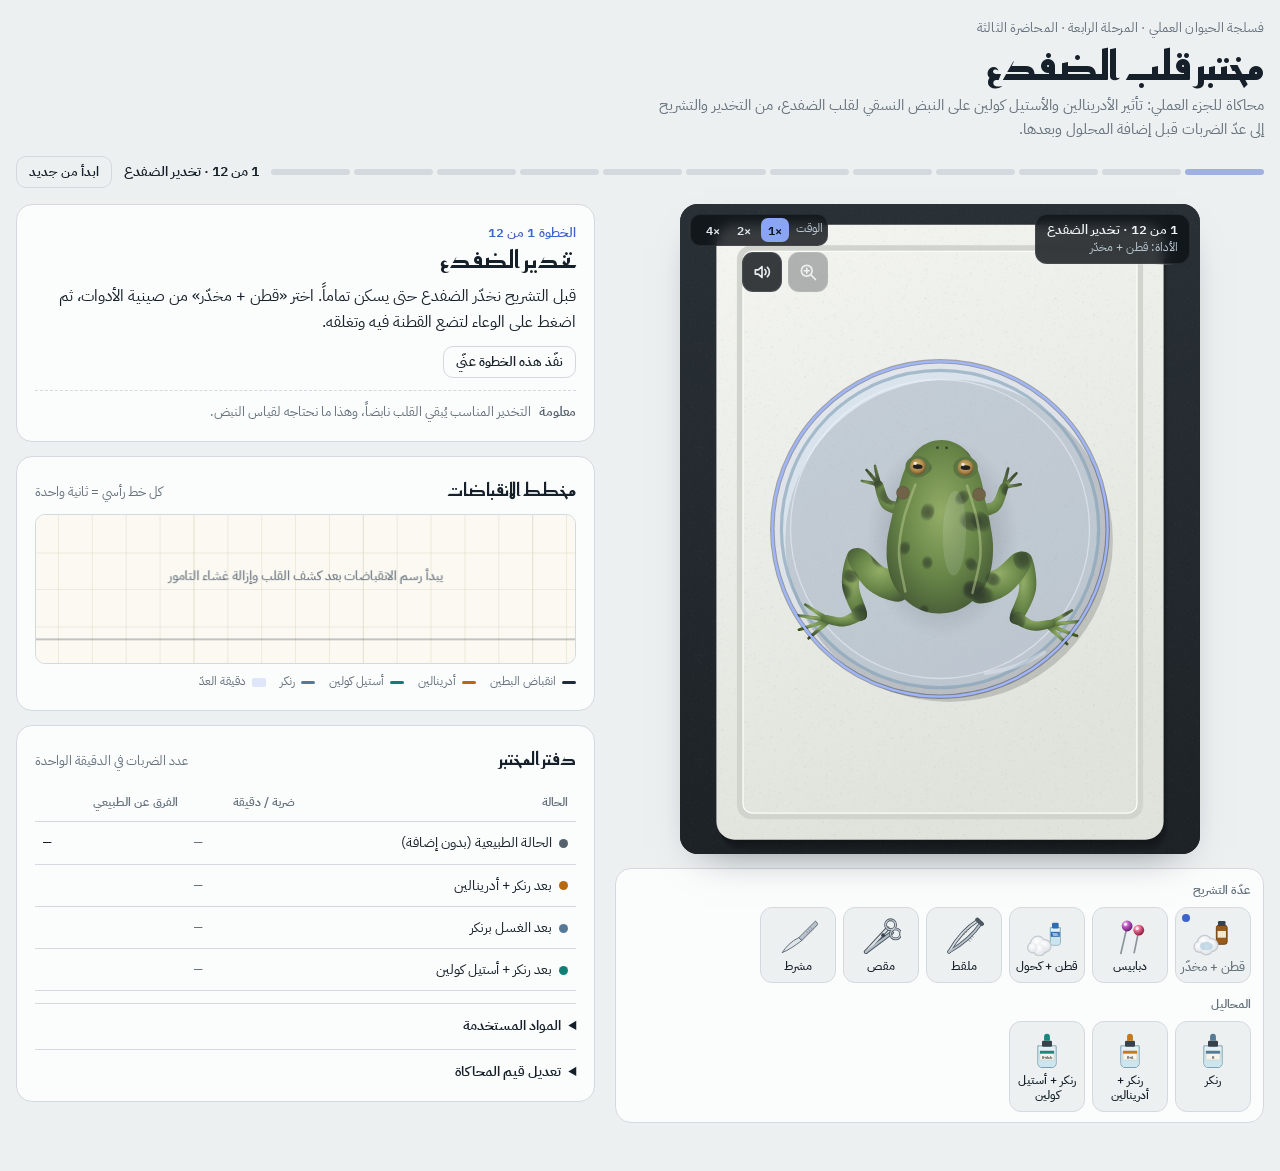
==== index.html @ 88262bd7 "محاكاة مختبر قلب الضفدع: الإصدار الأول صفحة ثابتة بلا أدوات بناء: index.html و css/style.css و js/co" ====
<!doctype html>
<html lang="ar" dir="rtl">
<head>
<meta charset="utf-8">
<meta name="viewport" content="width=device-width, initial-scale=1, viewport-fit=cover">
<title>مختبر قلب الضفدع</title>
<meta name="description" content="محاكاة تفاعلية للجزء العملي: تخدير الضفدع وتشريحه وكشف القلب، ثم عدّ الضربات قبل إضافة الأدرينالين والأستيل كولين وبعدها.">
<meta property="og:title" content="مختبر قلب الضفدع">
<meta property="og:description" content="محاكاة تفاعلية لتأثير الأدرينالين والأستيل كولين على نبض قلب الضفدع.">
<meta property="og:type" content="website">
<meta property="og:image" content="https://ibnsamh97-ai.github.io/frog-heart-lab/assets/preview.png">
<meta name="twitter:card" content="summary_large_image">
<link rel="icon" href="data:image/svg+xml,%3Csvg xmlns='http://www.w3.org/2000/svg' viewBox='0 0 64 64'%3E%3Crect width='64' height='64' rx='14' fill='%233f63cc'/%3E%3Cpath d='M32 52C18 42 12 34 12 25a10 10 0 0 1 20-3 10 10 0 0 1 20 3c0 9-6 17-20 27z' fill='%23fff'/%3E%3C/svg%3E">
<link rel="preconnect" href="https://fonts.googleapis.com">
<link rel="preconnect" href="https://fonts.gstatic.com" crossorigin>
<link rel="stylesheet" href="https://fonts.googleapis.com/css2?family=IBM+Plex+Mono:wght@500;600&family=IBM+Plex+Sans+Arabic:wght@400;500;600;700&family=Reem+Kufi:wght@500;600;700&display=swap">
<link rel="stylesheet" href="css/style.css">
</head>
<body>
<svg class="sprite" aria-hidden="true" focusable="false">
  <defs>
    <linearGradient id="gSteel" x1="0" y1="0" x2="1" y2="1"><stop offset="0" stop-color="#eef2f5"/><stop offset=".5" stop-color="#b9c3cb"/><stop offset="1" stop-color="#7f8b95"/></linearGradient>
    <radialGradient id="gPinHead" cx=".35" cy=".3" r=".75"><stop offset="0" stop-color="#f7c2f3"/><stop offset=".45" stop-color="#b54fbb"/><stop offset="1" stop-color="#5e1a69"/></radialGradient>
    <radialGradient id="gPinHead2" cx=".35" cy=".3" r=".75"><stop offset="0" stop-color="#ffd0dc"/><stop offset=".45" stop-color="#e05a83"/><stop offset="1" stop-color="#7b1938"/></radialGradient>
    <radialGradient id="gCottonI" cx=".4" cy=".35" r=".7"><stop offset="0" stop-color="#ffffff"/><stop offset="1" stop-color="#dfe3e6"/></radialGradient>
  </defs>
  <symbol id="ic-anest" viewBox="0 0 48 48">
    <rect x="28" y="11" width="13" height="23" rx="3" fill="#9a5a19" stroke="#5e370f" stroke-width="1"/>
    <rect x="30" y="6" width="9" height="6" rx="1.5" fill="#39414a"/>
    <rect x="29.5" y="18" width="10" height="8" fill="#f2e8d2"/>
    <g fill="#c4cad0"><circle cx="14" cy="32" r="9.5"/><circle cx="22" cy="35" r="8.5"/><circle cx="16" cy="39" r="8.5"/><circle cx="8" cy="37" r="7.5"/></g>
    <g fill="url(#gCottonI)"><circle cx="14" cy="32" r="8"/><circle cx="22" cy="35" r="7"/><circle cx="16" cy="39" r="7"/><circle cx="8" cy="37" r="6"/></g>
    <ellipse cx="16" cy="36" rx="8" ry="5" fill="#8fbad6" opacity=".45"/>
  </symbol>
  <symbol id="ic-alcohol" viewBox="0 0 48 48">
    <path d="M28 14h12v18a3 3 0 0 1-3 3h-6a3 3 0 0 1-3-3z" fill="#e3f1f6" stroke="#7fa1b1" stroke-width="1.1"/>
    <rect x="28.6" y="22" width="10.8" height="12.4" rx="2" fill="#c6e3ee" opacity=".8"/>
    <rect x="30" y="8" width="8" height="7" rx="1.5" fill="#2f6db3"/>
    <rect x="28.6" y="19" width="10.8" height="6" fill="#2f6db3"/>
    <text x="34" y="23.6" font-size="4.6" font-family="IBM Plex Mono, monospace" font-weight="600" fill="#fff" text-anchor="middle">70%</text>
    <g fill="#c4cad0"><circle cx="13" cy="33" r="9.5"/><circle cx="21" cy="36" r="8.5"/><circle cx="15" cy="40" r="8.5"/><circle cx="7" cy="38" r="7"/></g>
    <g fill="url(#gCottonI)"><circle cx="13" cy="33" r="8"/><circle cx="21" cy="36" r="7"/><circle cx="15" cy="40" r="7"/><circle cx="7" cy="38" r="5.5"/></g>
  </symbol>
  <symbol id="ic-pins" viewBox="0 0 48 48">
    <line x1="13" y1="45" x2="20" y2="15" stroke="#8b949c" stroke-width="2" stroke-linecap="round"/>
    <circle cx="20.5" cy="12" r="6.5" fill="url(#gPinHead)"/><circle cx="18.6" cy="10" r="1.8" fill="#fff" opacity=".8"/>
    <line x1="29" y1="44" x2="34" y2="20" stroke="#8b949c" stroke-width="2" stroke-linecap="round"/>
    <circle cx="34.5" cy="17" r="6.5" fill="url(#gPinHead2)"/><circle cx="32.6" cy="15" r="1.8" fill="#fff" opacity=".8"/>
  </symbol>
  <symbol id="ic-forceps" viewBox="0 0 48 48">
    <path d="M41 5 Q21 17 6 43" fill="none" stroke="#4c5761" stroke-width="4.2" stroke-linecap="round"/>
    <path d="M44.5 8.5 Q31 29 6 43" fill="none" stroke="#4c5761" stroke-width="4.2" stroke-linecap="round"/>
    <path d="M41 5 Q21 17 6 43" fill="none" stroke="#d4dbe1" stroke-width="2.2" stroke-linecap="round"/>
    <path d="M44.5 8.5 Q31 29 6 43" fill="none" stroke="#b7c1c9" stroke-width="2.2" stroke-linecap="round"/>
    <path d="M40 4.5 L45.5 9.5" stroke="#4c5761" stroke-width="5" stroke-linecap="round"/>
    <g stroke="#7c8790" stroke-width=".9"><path d="M27 16l2 2.4M25 18l2 2.4M23 20.2l2 2.4"/><path d="M33 24l2.6 1.5M31.3 26.6l2.6 1.5M29.4 29.1l2.6 1.5"/></g>
  </symbol>
  <symbol id="ic-scissors" viewBox="0 0 48 48">
    <path d="M32 15 L6 43" stroke="#4c5761" stroke-width="5" stroke-linecap="round"/>
    <path d="M37 20 L6 43" stroke="#4c5761" stroke-width="5" stroke-linecap="round"/>
    <path d="M32 15 L6 43" stroke="#dfe5ea" stroke-width="2.6" stroke-linecap="round"/>
    <path d="M37 20 L6 43" stroke="#b3bdc5" stroke-width="2.6" stroke-linecap="round"/>
    <circle cx="35.5" cy="10.5" r="6" fill="none" stroke="#4c5761" stroke-width="3.4"/>
    <circle cx="41.5" cy="21.5" r="6" fill="none" stroke="#4c5761" stroke-width="3.4"/>
    <circle cx="35.5" cy="10.5" r="6" fill="none" stroke="#c5ced5" stroke-width="1.4"/>
    <circle cx="41.5" cy="21.5" r="6" fill="none" stroke="#c5ced5" stroke-width="1.4"/>
    <circle cx="26.5" cy="23" r="2.2" fill="#39424b"/>
  </symbol>
  <symbol id="ic-scalpel" viewBox="0 0 48 48">
    <path d="M45 6 L25 26 L28.5 29.5 L48 10 Z" fill="url(#gSteel)" stroke="#4c5761" stroke-width="1"/>
    <g stroke="#7c8790" stroke-width=".9"><path d="M39 13.6l3.3 3.3M36.6 16l3.3 3.3M34.2 18.4l3.3 3.3"/></g>
    <path d="M25 26 C16 30 9.5 37 5 44 C12.5 41 20.5 35.5 28.5 29.5 Z" fill="#dfe6eb" stroke="#4c5761" stroke-width="1"/>
  </symbol>
  <symbol id="ic-ringer" viewBox="0 0 48 48">
    <path d="M13 19h22v21a5 5 0 0 1-5 5H18a5 5 0 0 1-5-5z" fill="#e3f1f6" stroke="#7fa1b1" stroke-width="1.2"/>
    <rect x="13.7" y="28" width="20.6" height="16.3" rx="4" fill="#c7e4ee" opacity=".85"/>
    <rect x="15.5" y="25" width="17" height="11" rx="1" fill="#f6f3ea" stroke="#cbc6b6" stroke-width=".6"/>
    <rect x="15.5" y="25" width="17" height="3.4" fill="#557a97"/>
    <rect x="18" y="13" width="12" height="7" rx="1.5" fill="#39414a"/>
    <path d="M20.5 13V8a3.5 3.5 0 0 1 7 0v5z" fill="#557a97"/>
    <text x="24" y="34.2" font-size="5" font-family="IBM Plex Mono, monospace" font-weight="600" fill="#39414a" text-anchor="middle">R</text>
  </symbol>
  <symbol id="ic-adr" viewBox="0 0 48 48">
    <path d="M13 19h22v21a5 5 0 0 1-5 5H18a5 5 0 0 1-5-5z" fill="#e3f1f6" stroke="#7fa1b1" stroke-width="1.2"/>
    <rect x="13.7" y="28" width="20.6" height="16.3" rx="4" fill="#c7e4ee" opacity=".85"/>
    <rect x="15.5" y="25" width="17" height="11" rx="1" fill="#f6f3ea" stroke="#cbc6b6" stroke-width=".6"/>
    <rect x="15.5" y="25" width="17" height="3.4" fill="#c7781a"/>
    <rect x="18" y="13" width="12" height="7" rx="1.5" fill="#39414a"/>
    <path d="M20.5 13V8a3.5 3.5 0 0 1 7 0v5z" fill="#c7781a"/>
    <text x="24" y="34.2" font-size="5" font-family="IBM Plex Mono, monospace" font-weight="600" fill="#39414a" text-anchor="middle">R+A</text>
  </symbol>
  <symbol id="ic-ach" viewBox="0 0 48 48">
    <path d="M13 19h22v21a5 5 0 0 1-5 5H18a5 5 0 0 1-5-5z" fill="#e3f1f6" stroke="#7fa1b1" stroke-width="1.2"/>
    <rect x="13.7" y="28" width="20.6" height="16.3" rx="4" fill="#c7e4ee" opacity=".85"/>
    <rect x="15.5" y="25" width="17" height="11" rx="1" fill="#f6f3ea" stroke="#cbc6b6" stroke-width=".6"/>
    <rect x="15.5" y="25" width="17" height="3.4" fill="#16897f"/>
    <rect x="18" y="13" width="12" height="7" rx="1.5" fill="#39414a"/>
    <path d="M20.5 13V8a3.5 3.5 0 0 1 7 0v5z" fill="#16897f"/>
    <text x="24" y="34.2" font-size="4.6" font-family="IBM Plex Mono, monospace" font-weight="600" fill="#39414a" text-anchor="middle">R+Ach</text>
  </symbol>
</svg>

<div class="app" dir="rtl" lang="ar">
  <header class="top">
    <div class="eyebrow">فسلجة الحيوان العملي · المرحلة الرابعة · المحاضرة الثالثة</div>
    <h1>مختبر قلب الضفدع</h1>
    <p class="sub">محاكاة للجزء العملي: تأثير الأدرينالين والأستيل كولين على النبض النسقي لقلب الضفدع، من التخدير والتشريح إلى عدّ الضربات قبل إضافة المحلول وبعدها.</p>
    <div class="progress">
      <div class="segs" id="segs" aria-hidden="true"></div>
      <span class="step-label" id="stepLabel"></span>
      <button class="btn sm quiet" id="resetBtn" type="button">ابدأ من جديد</button>
    </div>
  </header>

  <main class="lab">
    <div class="col-a">
      <div class="stage-wrap" id="stageWrap">
        <svg id="stage" viewBox="0 0 800 1000" role="img" aria-label="لوح التشريح وعليه الضفدع">
          <defs id="defs"></defs>
          <g id="world"></g>
        </svg>
        <div class="hud">
          <div class="sw" id="sw" hidden>
            <div class="sw-time" id="swTime">00:00.0</div>
            <div class="sw-bar"><i id="swBar"></i></div>
            <div class="sw-row"><span>الضربات</span><b id="swCount">0</b></div>
            <div class="sw-state" id="swState"><i></i><span>النبض مستقر</span></div>
          </div>
          <div class="speed" role="group" aria-label="سرعة الوقت">
            <span>الوقت</span>
            <button type="button" data-speed="1" aria-pressed="true">×1</button>
            <button type="button" data-speed="2" aria-pressed="false">×2</button>
            <button type="button" data-speed="4" aria-pressed="false">×4</button>
          </div>
        <div class="stage-ctl">
          <button class="icon-btn" id="zoomBtn" type="button" aria-pressed="false" aria-label="تكبير على القلب" title="تكبير على القلب" disabled>
            <svg viewBox="0 0 24 24" fill="none" stroke="currentColor" stroke-width="2" stroke-linecap="round"><circle cx="10.5" cy="10.5" r="6.5"/><path d="M15.5 15.5 21 21M10.5 7.5v6M7.5 10.5h6"/></svg>
          </button>
          <button class="icon-btn" id="soundBtn" type="button" aria-pressed="false" aria-label="صوت النبض" title="صوت النبض">
            <svg viewBox="0 0 24 24" fill="none" stroke="currentColor" stroke-width="2" stroke-linecap="round" stroke-linejoin="round"><path d="M4 9.5h3.5L12 5.5v13l-4.5-4H4z"/><path d="M15.5 9a4 4 0 0 1 0 6M18.5 6.5a7.5 7.5 0 0 1 0 11"/></svg>
          </button>
        </div>
        </div>
        <div class="stage-chip" id="stageChip" aria-hidden="true"></div>
        <button class="btn primary stage-next" id="stageNext" type="button" hidden>الخطوة التالية ←</button>
        <div class="toast" id="toast" role="status" aria-live="polite"></div>
      </div>
      <div class="tray" id="tray" aria-label="صينية الأدوات"></div>
    </div>

    <div class="col-b">
      <section class="card" id="card"></section>

      <section class="panel kymo">
        <div class="panel-h"><h2>مخطط الانقباضات</h2><span class="muted">كل خط رأسي = ثانية واحدة</span></div>
        <canvas id="kymo" aria-label="مخطط يرسم انقباضات القلب مع الزمن"></canvas>
        <div class="legend">
          <span><i style="background:var(--trace)"></i>انقباض البطين</span>
          <span><i style="background:var(--adr)"></i>أدرينالين</span>
          <span><i style="background:var(--ach)"></i>أستيل كولين</span>
          <span><i style="background:var(--ringer)"></i>رنكر</span>
          <span><i style="background:var(--glove-soft);height:9px"></i>دقيقة العدّ</span>
        </div>
      </section>

      <section class="panel notebook">
        <div class="panel-h"><h2>دفتر المختبر</h2><span class="muted">عدد الضربات في الدقيقة الواحدة</span></div>
        <div class="tbl-wrap"><table>
          <thead><tr><th>الحالة</th><th>ضربة / دقيقة</th><th>الفرق عن الطبيعي</th></tr></thead>
          <tbody id="nbBody"></tbody>
        </table></div>
        <details>
          <summary>المواد المستخدمة</summary>
          <ul>
            <li>محلول رنكر</li><li>عقار الأدرينالين</li><li>عقار الأستيل كولين</li><li>كحول وقطن</li>
            <li>عدة التشريح</li><li>لوح التشريح</li><li>دبابيس للتثبيت</li><li>الضفدع</li>
          </ul>
        </details>
        <details>
          <summary>تعديل قيم المحاكاة</summary>
          <div class="vals">
            <label for="vBase">الطبيعي<input id="vBase" type="number" min="20" max="140" inputmode="numeric"></label>
            <label for="vAdr">مع الأدرينالين<input id="vAdr" type="number" min="20" max="160" inputmode="numeric"></label>
            <label for="vAch">مع الأستيل كولين<input id="vAch" type="number" min="10" max="140" inputmode="numeric"></label>
          </div>
          <p class="note" id="valsNote">القيم الافتراضية: 70 في الحالة الطبيعية و50 مع الأستيل كولين حسب نتيجة مختبرك، و80 مع الأدرينالين (زيادة 10 ضربات كما في استنتاج المحاضرة). غيّرها لتطابق نتائجك وستُطبَّق على الإضافات القادمة.</p>
        </details>
      </section>
    </div>
  </main>
</div>

<script src="js/config.js"></script>
<script src="js/app.js"></script>
</body>
</html>
---- css/style.css ----
:root{padding-top:env(safe-area-inset-top,0px);padding-bottom:env(safe-area-inset-bottom,0px)}
body{margin:0}
img{max-width:100%}
[hidden]{display:none!important}

/* Layout: bench-and-notebook — the dissection stage leads, a lab-notebook column follows it */
:root{
  --paper:#edf0f1; --surface:#fbfcfc; --ink:#16202a; --ink-2:#55616d; --muted:#65717d; --line:#d3d9de;
  --glove:#3f63cc; --glove-ink:#ffffff; --glove-soft:#dfe6fa;
  --blood:#9e2129; --adr:#b8680f; --ach:#0f7f75; --ringer:#557a97; --ok:#25804a; --warn:#a85d12;
  --paper-k:#fbf9f1; --grid-k:#e4dfcc; --trace:#1f2b3a;
  --f-display:"Reem Kufi","Noto Kufi Arabic","IBM Plex Sans Arabic",system-ui,sans-serif;
  --f-body:"IBM Plex Sans Arabic","Noto Sans Arabic","Segoe UI",system-ui,sans-serif;
  --f-mono:"IBM Plex Mono",ui-monospace,"SFMono-Regular",Menlo,monospace;
}
@media (prefers-color-scheme: dark){
  :root:not([data-theme="light"]){
    --paper:#0f1418; --surface:#161d23; --ink:#e6ebef; --ink-2:#aab5bf; --muted:#93a0ab; --line:#28323b;
    --glove:#8aa5f4; --glove-ink:#0c1222; --glove-soft:#1d2844;
    --blood:#e2666d; --adr:#e7a24c; --ach:#3fc4b6; --ringer:#8fb0ca; --ok:#5ccf86; --warn:#e6a157;
    --paper-k:#141a20; --grid-k:#252e37; --trace:#dbe5ee;
    color-scheme:dark;
  }
}
:root[data-theme="dark"]{
  --paper:#0f1418; --surface:#161d23; --ink:#e6ebef; --ink-2:#aab5bf; --muted:#93a0ab; --line:#28323b;
  --glove:#8aa5f4; --glove-ink:#0c1222; --glove-soft:#1d2844;
  --blood:#e2666d; --adr:#e7a24c; --ach:#3fc4b6; --ringer:#8fb0ca; --ok:#5ccf86; --warn:#e6a157;
  --paper-k:#141a20; --grid-k:#252e37; --trace:#dbe5ee;
  color-scheme:dark;
}
*{box-sizing:border-box}
body{background:var(--paper);color:var(--ink);font-family:var(--f-body);font-size:15px;line-height:1.65;direction:rtl}
.app{max-width:1280px;margin:0 auto;padding-block:18px 48px;padding-left:max(16px, env(safe-area-inset-left, 0px));padding-right:max(16px, env(safe-area-inset-right, 0px))}
.sprite{position:absolute;width:0;height:0;overflow:hidden}

/* header */
.top{display:grid;gap:4px;margin-bottom:16px}
.eyebrow{font-size:12.5px;color:var(--muted);letter-spacing:.01em}
h1{font-family:var(--f-display);font-weight:700;font-size:clamp(28px,4.2vw,40px);line-height:1.15;margin:0;text-wrap:balance}
.sub{margin:0;color:var(--muted);max-width:68ch}
.progress{display:flex;align-items:center;gap:12px;flex-wrap:wrap;margin-top:10px}
.segs{display:flex;gap:4px;flex:1 1 260px;min-width:0}
.seg{height:6px;flex:1;border-radius:3px;background:var(--line);transition:background .3s}
.seg.done{background:var(--glove)}
.seg.cur{background:var(--glove);opacity:.45}
.step-label{font-size:13.5px;font-weight:600;white-space:nowrap}

/* main grid */
.lab{display:grid;grid-template-columns:minmax(0,1.12fr) minmax(0,1fr);gap:20px;align-items:start}
.col-a,.col-b{display:grid;gap:14px;min-width:0}
.col-a{position:sticky;top:max(12px, env(safe-area-inset-top, 0px))}
@media (min-width: 901px){.tray{flex-wrap:wrap}.tools{flex-wrap:wrap}}
@media (max-width: 900px){
  .lab{grid-template-columns:minmax(0,1fr);gap:12px}
  .col-a,.col-b{display:contents}
  #card{order:1}.stage-wrap{order:2}.tray{order:3}.kymo{order:4}.notebook{order:5}
}

/* stage */
.stage-wrap{position:relative;width:100%;max-width:min(100%, max(400px, calc((100vh - 250px) * .8)));max-width:min(100%, max(400px, calc((100dvh - 250px) * .8)));min-width:0;margin-inline:auto;aspect-ratio:4/5;border-radius:18px;overflow:hidden;background:#1d2327;box-shadow:0 1px 0 rgba(255,255,255,.04) inset,0 18px 40px -24px rgba(10,20,30,.55)}
@media (max-width: 900px){.stage-wrap{max-width:min(100%, calc(72vh * .8));max-width:min(100%, calc(72dvh * .8))}}
#stage{display:block;width:100%;height:100%;user-select:none;-webkit-user-select:none;-webkit-touch-callout:none}
.stage-wrap.armed #stage{touch-action:none}
@media (hover:hover) and (pointer:fine){.stage-wrap.armed #stage{cursor:none}}

.hud{position:absolute;top:10px;left:10px;display:flex;flex-direction:column;gap:6px;align-items:flex-start;direction:rtl;pointer-events:none}
.hud > *{pointer-events:auto}
.sw{background:rgba(14,19,24,.82);color:#eef3f6;border:1px solid rgba(255,255,255,.08);border-radius:12px;padding:8px 12px 9px;min-width:132px;backdrop-filter:blur(6px);-webkit-backdrop-filter:blur(6px)}
.sw-time{font-family:var(--f-mono);font-size:24px;font-weight:600;letter-spacing:.02em;direction:ltr;text-align:left;font-variant-numeric:tabular-nums;line-height:1.1}
.sw-bar{height:3px;border-radius:2px;background:rgba(255,255,255,.14);margin:6px 0 6px;overflow:hidden;direction:ltr}
.sw-bar i{display:block;height:100%;width:0;background:#8aa5f4}
.sw-row{display:flex;justify-content:space-between;align-items:baseline;font-size:12px;color:#b9c6d0;gap:10px}
.sw-row b{font-family:var(--f-mono);font-size:20px;color:#fff;font-variant-numeric:tabular-nums}
.sw-row b.flash{color:#ff9aa0}
.sw-state{font-size:11.5px;color:#cfd8df;margin-top:3px;display:flex;align-items:center;gap:6px}
.sw-state i{width:7px;height:7px;border-radius:50%;background:#5ccf86;display:inline-block}
.sw-state.changing i{background:#e6a157;animation:blink .9s infinite}
.speed{display:flex;align-items:center;gap:3px;background:rgba(14,19,24,.82);border:1px solid rgba(255,255,255,.08);border-radius:10px;padding:3px 4px 3px 8px;color:#b9c6d0;font-size:11.5px;backdrop-filter:blur(6px);-webkit-backdrop-filter:blur(6px)}
.speed span{margin-inline-end:4px}
.speed button{font:600 12px/1 var(--f-mono);color:#dfe7ee;background:transparent;border:0;border-radius:7px;padding:6px 7px;cursor:pointer}
.speed button[aria-pressed="true"]{background:#8aa5f4;color:#0c1222}
.stage-ctl{display:flex;gap:6px}
.stage-chip{position:absolute;top:10px;right:10px;max-width:46%;pointer-events:none;background:rgba(14,19,24,.82);color:#eef3f6;border:1px solid rgba(255,255,255,.08);border-radius:12px;padding:6px 11px 7px;font-size:12px;line-height:1.45;backdrop-filter:blur(6px);-webkit-backdrop-filter:blur(6px)}
.stage-chip b{display:block;font-size:12.5px;font-weight:600}
.stage-chip span{color:#b9c6d0}
.stage-next{position:absolute;bottom:10px;right:10px;box-shadow:0 8px 20px -8px rgba(0,0,0,.6)}
.icon-btn{width:40px;height:40px;display:grid;place-items:center;border-radius:11px;border:1px solid rgba(255,255,255,.1);background:rgba(14,19,24,.82);color:#e8eef2;cursor:pointer;backdrop-filter:blur(6px);-webkit-backdrop-filter:blur(6px)}
.icon-btn svg{width:20px;height:20px}
.icon-btn[aria-pressed="true"]{background:#8aa5f4;color:#0c1222}
.icon-btn:disabled{opacity:.35;cursor:not-allowed}
.toast{position:absolute;bottom:64px;left:50%;transform:translate(-50%,10px);max-width:min(88%,420px);width:max-content;background:rgba(14,19,24,.9);color:#f2f5f7;border-radius:12px;padding:9px 14px;font-size:13.5px;line-height:1.5;opacity:0;pointer-events:none;transition:opacity .25s,transform .25s;text-align:center}
.toast.show{opacity:1;transform:translate(-50%,0)}
.toast.warn{background:rgba(120,30,30,.94)}
.toast.ok{background:rgba(22,80,48,.94)}

/* tray */
.tray{display:flex;gap:12px 16px;overflow-x:auto;padding:12px 12px 10px;border-radius:16px;background:var(--surface);border:1px solid var(--line);scrollbar-width:thin}
.tgroup{display:flex;flex-direction:column;gap:6px;flex:none}
.tgroup h3{font-size:12px;color:var(--muted);margin:0;font-weight:600}
.tools{display:flex;gap:7px}
.tool{position:relative;display:flex;flex-direction:column;align-items:center;gap:3px;width:76px;padding:8px 4px 7px;border-radius:12px;border:1px solid var(--line);background:var(--paper);color:var(--ink);font:500 12px/1.3 var(--f-body);cursor:pointer;text-align:center;transition:border-color .15s,background .15s}
.tool svg{width:40px;height:40px;flex:none}
.tool:hover{border-color:var(--glove)}
.tool[aria-pressed="true"]{border-color:var(--glove);background:var(--glove-soft);box-shadow:0 0 0 1.5px var(--glove) inset}
.tool.hint::after{content:"";position:absolute;top:6px;left:6px;width:8px;height:8px;border-radius:50%;background:var(--glove);box-shadow:0 0 0 0 var(--glove);animation:ping 1.5s infinite}

/* card + panels */
.card,.panel{background:var(--surface);border:1px solid var(--line);border-radius:16px;padding:18px}
.kicker{font-size:12.5px;font-weight:600;color:var(--glove);letter-spacing:.01em}
.card h2{font-family:var(--f-display);font-weight:600;font-size:24px;line-height:1.25;margin:2px 0 8px;text-wrap:balance}
.card p{margin:0 0 10px}
.card .lead{font-size:15.5px}
.tip{display:flex;gap:8px;font-size:13px;color:var(--muted);border-top:1px dashed var(--line);padding-top:10px;margin-top:12px}
.tip b{color:var(--ink-2);font-weight:600;flex:none}
.row{display:flex;flex-wrap:wrap;gap:8px;align-items:center}
.actions{margin-top:12px}
.btn{font:600 14px/1.2 var(--f-body);border-radius:10px;padding:11px 16px;border:1px solid var(--line);background:var(--paper);color:var(--ink);cursor:pointer;transition:filter .15s,background .15s}
.btn:hover:not(:disabled){filter:brightness(.97)}
.btn.primary{background:var(--glove);border-color:var(--glove);color:var(--glove-ink)}
.btn.sm{padding:7px 12px;font-size:13px}
.btn.quiet{background:transparent}
.btn:disabled{opacity:.45;cursor:not-allowed}
.btn.tap{min-width:118px;display:inline-flex;gap:8px;justify-content:center;align-items:baseline}
.btn.tap b{font-family:var(--f-mono);font-variant-numeric:tabular-nums}
.btn:focus-visible,.tool:focus-visible,.icon-btn:focus-visible,.speed button:focus-visible,summary:focus-visible,input:focus-visible{outline:3px solid var(--glove);outline-offset:2px}
.chip{display:inline-flex;align-items:center;gap:7px;font-size:13px;padding:4px 11px;border-radius:999px;background:var(--glove-soft);color:var(--ink)}
.chip i{width:8px;height:8px;border-radius:50%;background:var(--muted);flex:none}
.chip.ok i{background:var(--ok)}
.chip.warn i{background:var(--warn);animation:blink .9s infinite}
.bar{height:8px;border-radius:4px;background:var(--line);overflow:hidden;margin:4px 0 6px;direction:ltr}
.bar i{display:block;height:100%;width:0;background:var(--glove);transition:width .15s linear}
.meas{display:grid;gap:10px;margin-top:6px}
.hint{font-size:12.5px;color:var(--muted);margin:0}
.result{display:flex;flex-wrap:wrap;align-items:flex-end;gap:6px 16px;padding:12px 14px;border-radius:12px;background:var(--paper);border:1px solid var(--line)}
.result .big{display:flex;align-items:baseline;gap:8px}
.result .big b{font-family:var(--f-mono);font-size:44px;line-height:1;color:var(--blood);font-variant-numeric:tabular-nums}
.result .big span{font-weight:600}
.result .mine{margin:0;font-size:13px;color:var(--muted)}
.panel-h{display:flex;justify-content:space-between;align-items:baseline;gap:10px;flex-wrap:wrap;margin-bottom:10px}
.panel h2{font-family:var(--f-display);font-weight:600;font-size:18px;margin:0}
.muted{color:var(--muted);font-size:12.5px}
#kymo{display:block;width:100%;height:150px;border-radius:10px;border:1px solid var(--line)}
.legend{display:flex;flex-wrap:wrap;gap:6px 14px;margin-top:8px;font-size:12px;color:var(--muted)}
.legend span{display:inline-flex;align-items:center;gap:6px}
.legend i{width:14px;height:3px;border-radius:2px;display:inline-block}

/* notebook */
.tbl-wrap{overflow-x:auto}
table{width:100%;border-collapse:collapse;font-size:14px}
th,td{padding:9px 8px;text-align:right;border-bottom:1px solid var(--line);vertical-align:middle}
th{font-size:12px;color:var(--muted);font-weight:600}
td.num{font-family:var(--f-mono);font-variant-numeric:tabular-nums;text-align:left;white-space:nowrap}
td.num.empty{color:var(--muted)}
tr.fresh td{animation:fresh 1.4s ease-out}
.sw-dot{display:inline-block;width:9px;height:9px;border-radius:50%;margin-inline-end:7px;vertical-align:middle}
details{margin-top:12px;border-top:1px solid var(--line);padding-top:10px}
summary{cursor:pointer;font-weight:600;font-size:14px}
details ul{margin:8px 0 0;padding-inline-start:20px;columns:2;column-gap:24px;font-size:13.5px}
@media (max-width:420px){details ul{columns:1}}
.vals{display:grid;grid-template-columns:repeat(3,minmax(0,1fr));gap:10px;margin-top:10px}
.vals label{display:grid;gap:4px;font-size:12.5px;color:var(--muted)}
.vals input{font:600 16px var(--f-mono);padding:8px 10px;border-radius:9px;border:1px solid var(--line);background:var(--paper);color:var(--ink);width:100%;direction:ltr}
.note{font-size:12.5px;color:var(--muted);margin:8px 0 0}

/* results */
.chart{width:100%;height:auto;display:block;margin:4px 0 10px}
.concl{font-size:15px;padding:12px 14px;border-radius:12px;background:var(--paper);border:1px solid var(--line)}
.why{margin-top:14px}
.why h3{font-size:15px;margin:0 0 6px;font-weight:700}
.why ol{margin:0;padding-inline-start:22px;display:grid;gap:4px;font-size:14px}
.why ol li::marker{color:var(--muted);font-family:var(--f-mono);font-size:12px}
.why.adr h3{color:var(--adr)}
.why.ach h3{color:var(--ach)}
.ltr{direction:ltr;unicode-bidi:isolate;display:inline-block}

/* svg guide animations */
.pulse{animation:pulse 1.6s ease-in-out infinite;transform-box:fill-box;transform-origin:center}
.march{animation:march 1s linear infinite}
@media (max-width: 900px){
  .tray{position:sticky;bottom:max(8px, env(safe-area-inset-bottom, 0px));z-index:6;gap:10px;padding:8px;box-shadow:0 10px 30px -10px rgba(0,0,0,.45)}
  .tgroup h3{display:none}
  .tgroup + .tgroup{border-inline-start:1px solid var(--line);padding-inline-start:10px}
  .tool{width:64px;padding:6px 3px 5px;font-size:11px}
  .tool svg{width:30px;height:30px}
}
@media (max-width: 600px){.sub{display:none}h1{font-size:26px}.top{margin-bottom:10px}.progress{margin-top:4px}.card{padding:14px}.card h2{font-size:20px}}
@media (max-width: 520px){.stage-chip{font-size:11px;padding:5px 9px 6px}.stage-chip b{font-size:11.5px}.sw{min-width:104px;padding:6px 9px 7px}.sw-time{font-size:18px}.sw-row b{font-size:16px}.sw-row,.sw-state{font-size:11px}.speed button{padding:5px 6px}.icon-btn{width:36px;height:36px}}
@keyframes pulse{0%,100%{opacity:.95;transform:scale(1)}50%{opacity:.4;transform:scale(1.12)}}
@keyframes march{to{stroke-dashoffset:-18}}
@keyframes ping{0%{box-shadow:0 0 0 0 color-mix(in srgb,var(--glove) 60%,transparent)}100%{box-shadow:0 0 0 9px transparent}}
@keyframes blink{50%{opacity:.35}}
@keyframes fresh{0%{background:var(--glove-soft)}100%{background:transparent}}
@media (prefers-reduced-motion: reduce){
  .pulse,.march,.tool.hint::after,.chip.warn i,.sw-state.changing i{animation:none}
  .toast{transition:none}
}
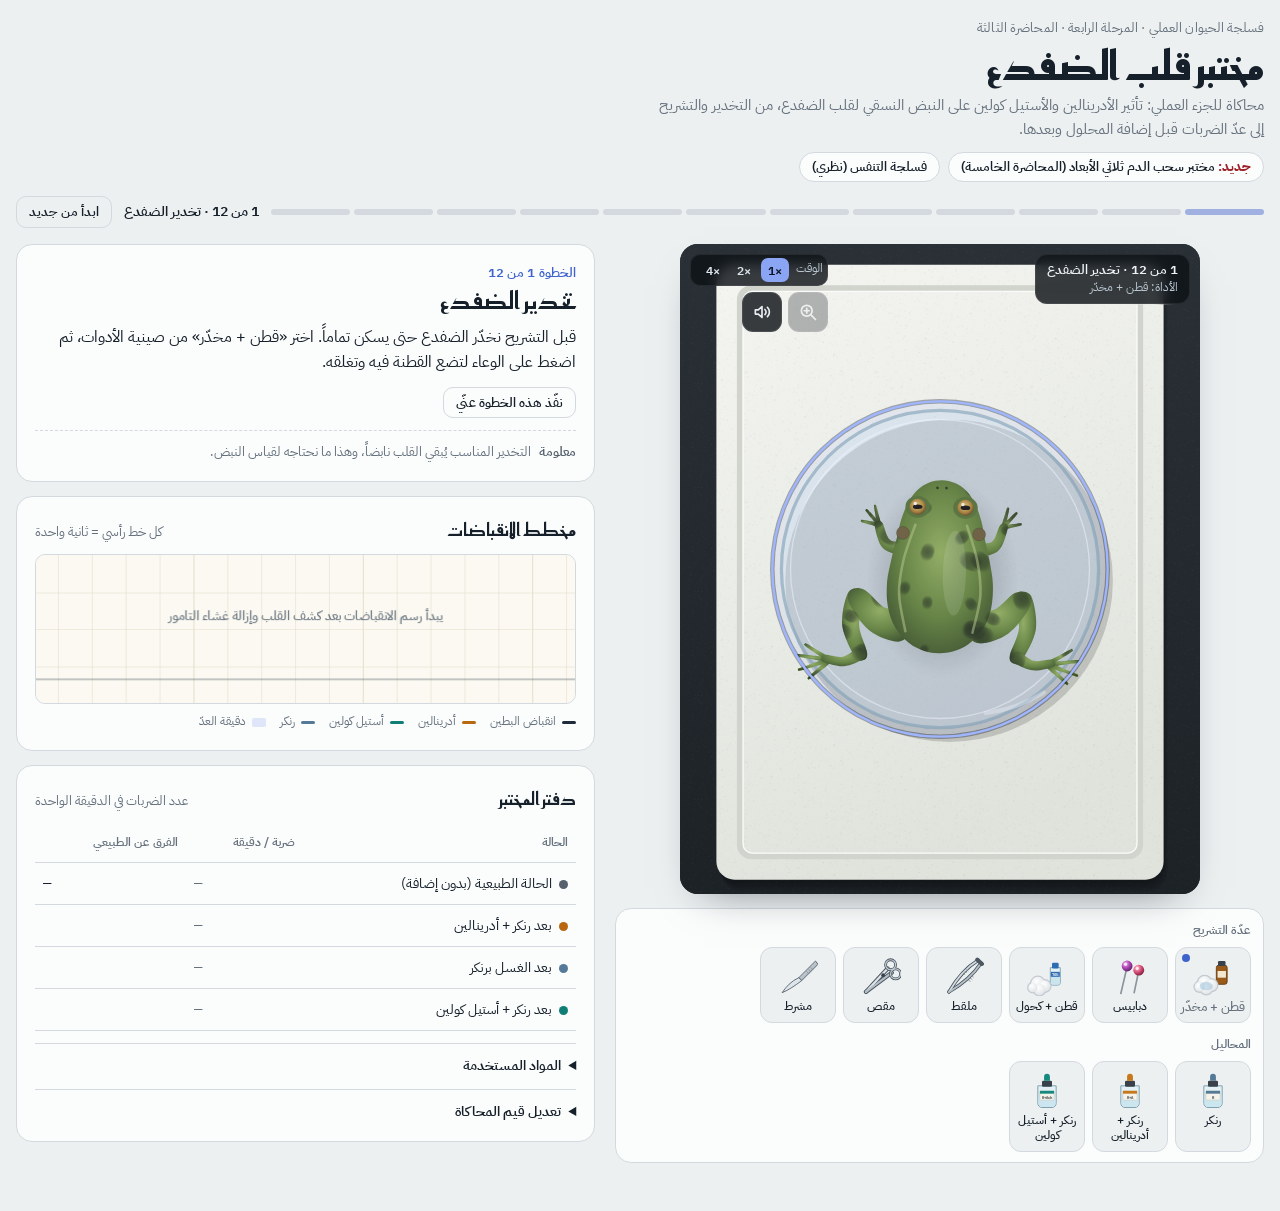
==== commit f85b8f8f: "إضافة مختبر سحب الدم ثلاثي الأبعاد (فسلجة الدم، المحاضرة الخامسة) - محاكاة عملية: سحب الدم من الوريد" ====
--- a/index.html
+++ b/index.html
@@ -105,6 +105,7 @@
     <div class="eyebrow">فسلجة الحيوان العملي · المرحلة الرابعة · المحاضرة الثالثة</div>
     <h1>مختبر قلب الضفدع</h1>
     <p class="sub">محاكاة للجزء العملي: تأثير الأدرينالين والأستيل كولين على النبض النسقي لقلب الضفدع، من التخدير والتشريح إلى عدّ الضربات قبل إضافة المحلول وبعدها.</p>
+    <nav class="more-labs" aria-label="مختبرات أخرى"><a href="blood/"><b>جديد:</b> مختبر سحب الدم ثلاثي الأبعاد (المحاضرة الخامسة)</a><a href="respiration/">فسلجة التنفس (نظري)</a></nav>
     <div class="progress">
       <div class="segs" id="segs" aria-hidden="true"></div>
       <span class="step-label" id="stepLabel"></span>
--- a/css/style.css
+++ b/css/style.css
@@ -37,6 +37,10 @@
 /* header */
 .top{display:grid;gap:4px;margin-bottom:16px}
 .eyebrow{font-size:12.5px;color:var(--muted);letter-spacing:.01em}
+.more-labs{display:flex;flex-wrap:wrap;gap:6px 8px;margin-top:6px}
+.more-labs a{font-size:13px;font-weight:600;padding:5px 12px;border-radius:999px;border:1px solid var(--line);background:var(--surface);color:var(--ink);text-decoration:none;line-height:1.4}
+.more-labs a:hover{border-color:var(--blood)}
+.more-labs a b{color:var(--blood)}
 h1{font-family:var(--f-display);font-weight:700;font-size:clamp(28px,4.2vw,40px);line-height:1.15;margin:0;text-wrap:balance}
 .sub{margin:0;color:var(--muted);max-width:68ch}
 .progress{display:flex;align-items:center;gap:12px;flex-wrap:wrap;margin-top:10px}
